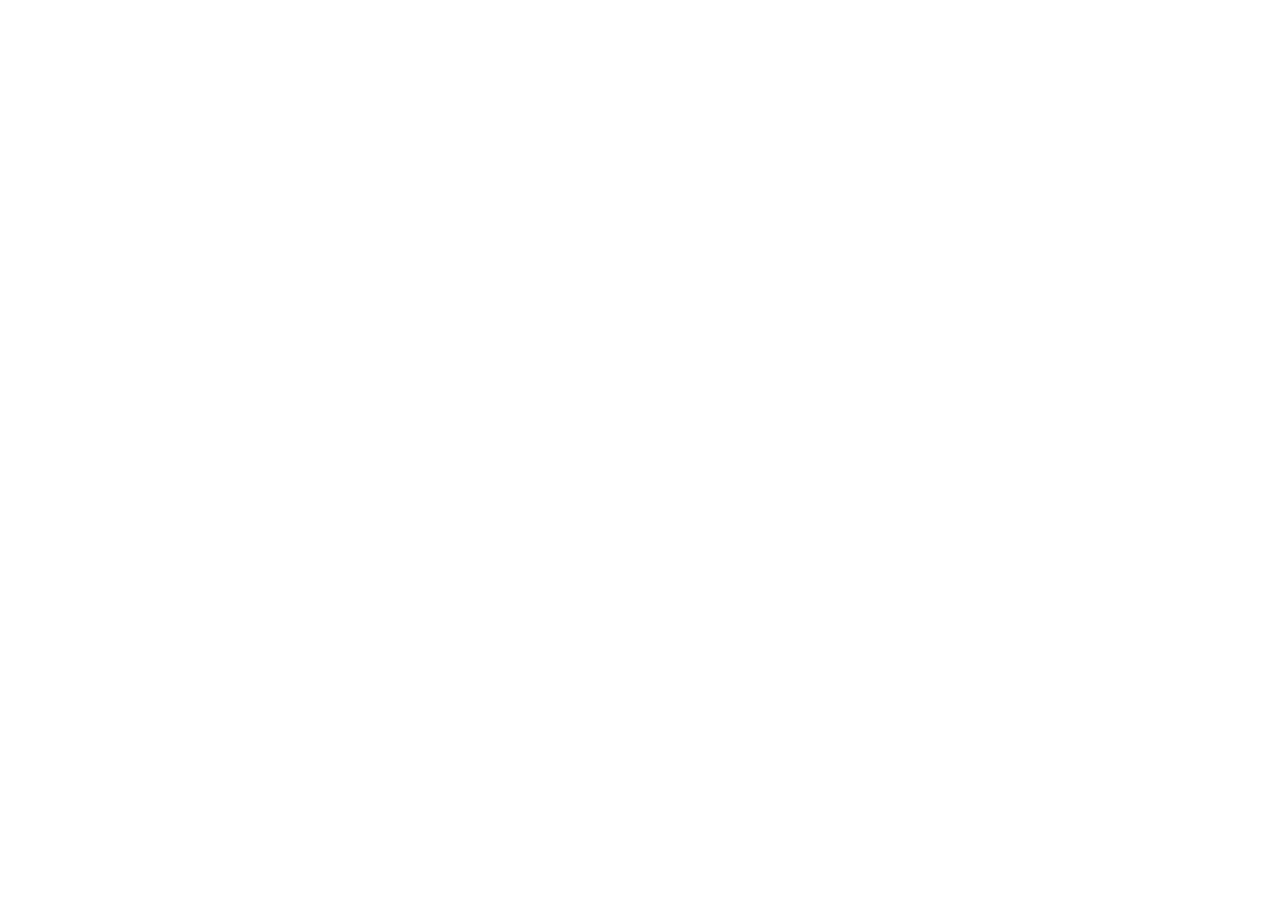
==== index.html @ 12183ff2 "Add files via upload" ====
<!doctype html>
<html lang="en">
<head>
<meta charset="utf-8">
<meta name="viewport" content="width=device-width, initial-scale=1">
<title>Soham Chowdhury</title>
<meta name="description" content="Soham Chowdhury — Ph.D. researcher in experimental astrochemistry at IIT Madras. Clathrate hydrates, interstellar ices and cryogenic surface chemistry under ultrahigh vacuum.">
<link rel="icon" href="images/favicon.svg" type="image/svg+xml">
<link rel="stylesheet" href="assets/style.css">
</head>
<body data-page="home">
<div id="header"></div>
<main id="main"></main>
<div id="footer"></div>
<noscript><p style="padding:24px">This site needs JavaScript to display its content.</p></noscript>
<script src="content/site.js"></script>
<script src="content/publications.js"></script>
<script src="assets/app.js"></script>
</body>
</html>
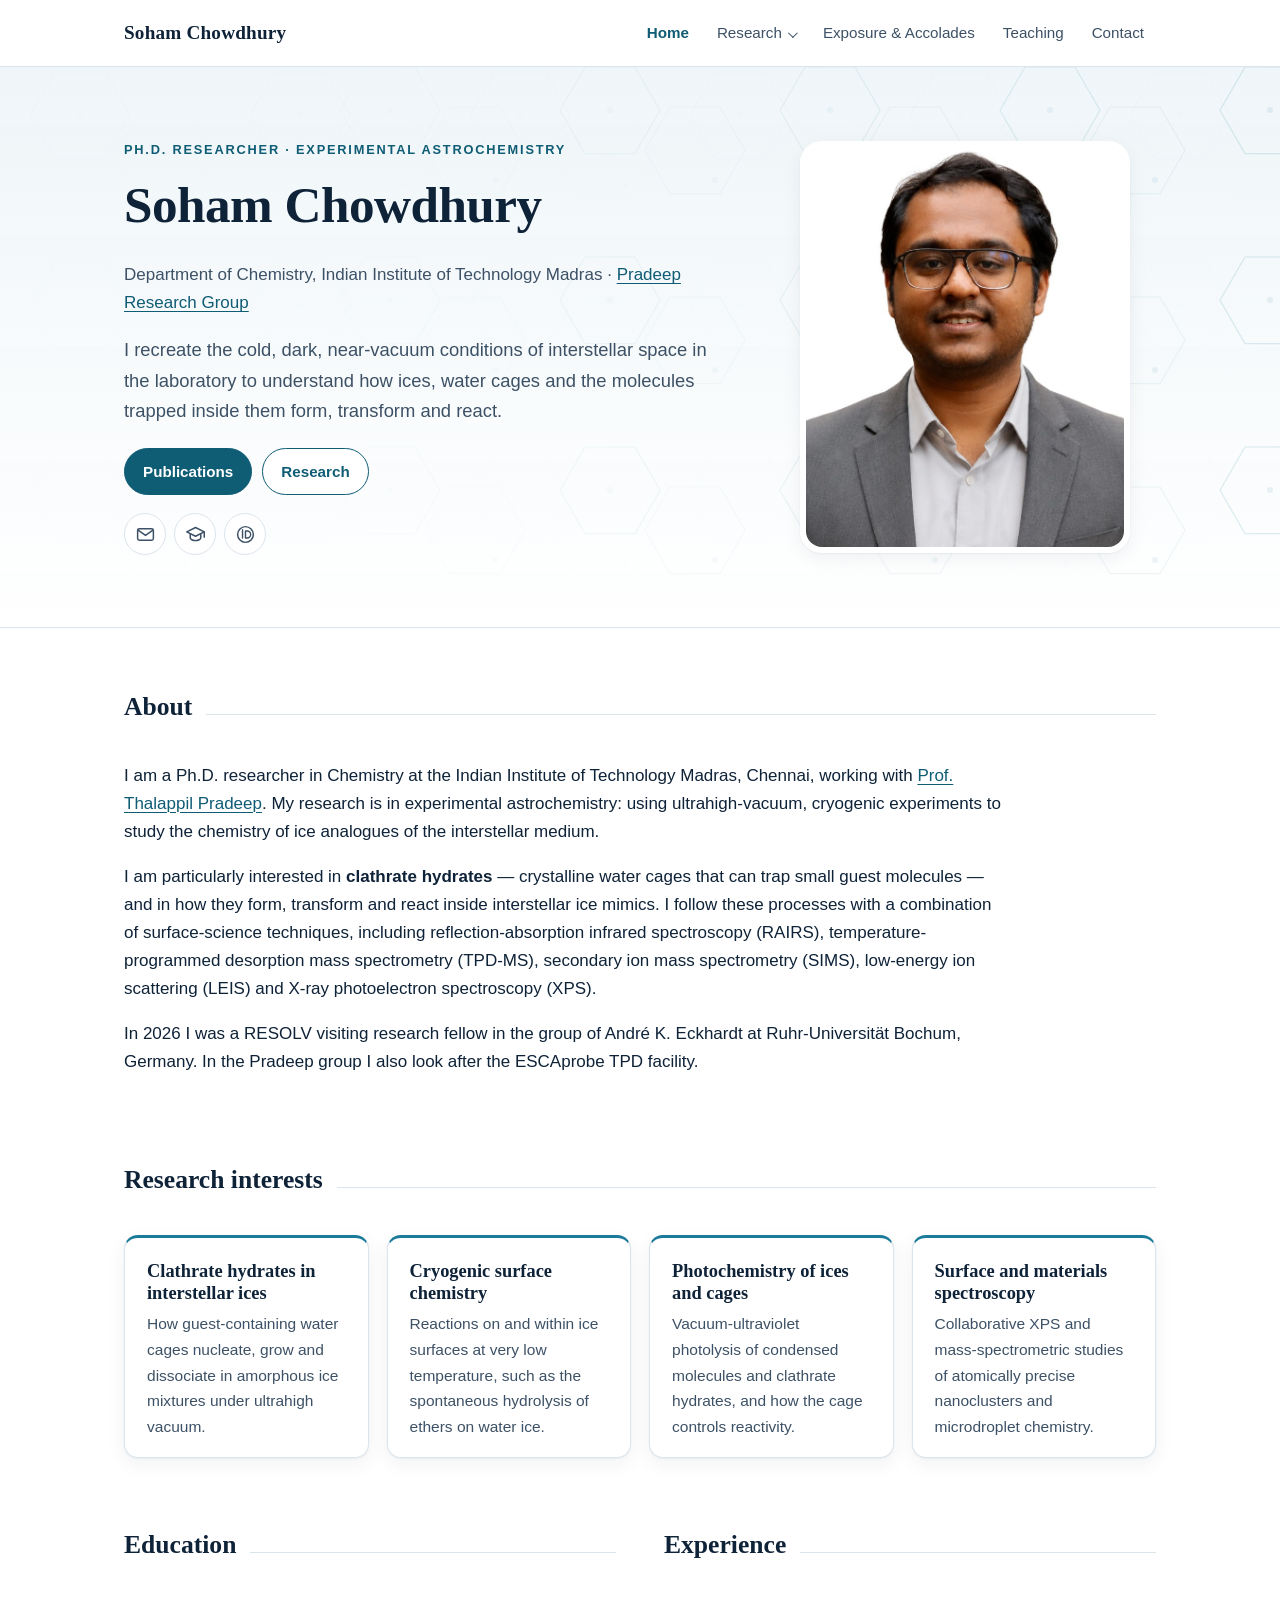
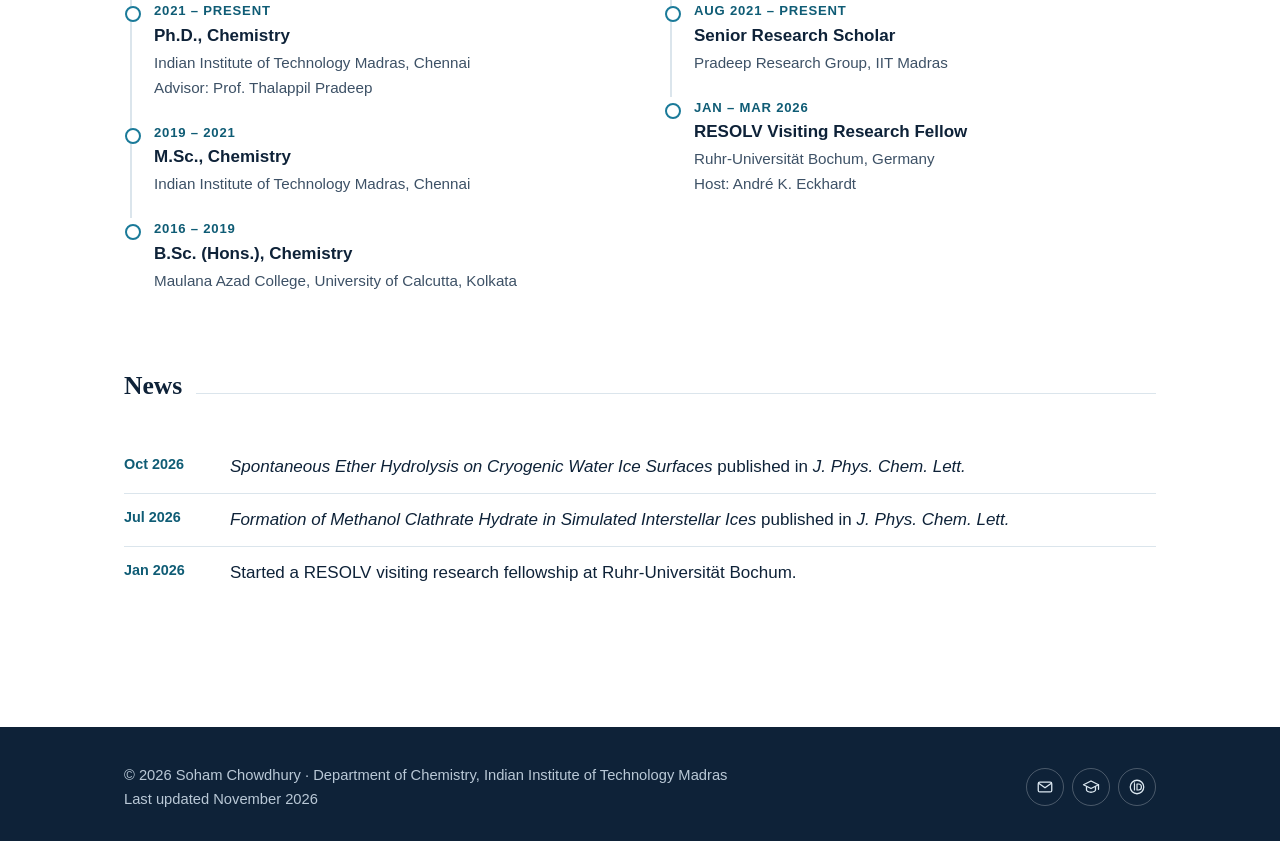
==== commit 3da9acf2: "Add files via upload" ====
--- a/index.html
+++ b/index.html
@@ -5,16 +5,16 @@
 <meta name="viewport" content="width=device-width, initial-scale=1">
 <title>Soham Chowdhury</title>
 <meta name="description" content="Soham Chowdhury — Ph.D. researcher in experimental astrochemistry at IIT Madras. Clathrate hydrates, interstellar ices and cryogenic surface chemistry under ultrahigh vacuum.">
-<link rel="icon" href="images/favicon.svg" type="image/svg+xml">
-<link rel="stylesheet" href="assets/style.css">
+<link rel="icon" href="favicon.svg" type="image/svg+xml">
+<link rel="stylesheet" href="style.css">
 </head>
 <body data-page="home">
 <div id="header"></div>
 <main id="main"></main>
 <div id="footer"></div>
 <noscript><p style="padding:24px">This site needs JavaScript to display its content.</p></noscript>
-<script src="content/site.js"></script>
-<script src="content/publications.js"></script>
-<script src="assets/app.js"></script>
+<script src="site.js"></script>
+<script src="publications.js"></script>
+<script src="app.js"></script>
 </body>
 </html>
--- a/style.css
+++ b/style.css
@@ -0,0 +1,241 @@
+/* ------------------------------------------------------------------
+   Soham Chowdhury — academic site
+   Colours and fonts can be changed in the :root block below.
+------------------------------------------------------------------- */
+:root {
+  --ink: #0e2238;
+  --ink-soft: #3d5166;
+  --muted: #6b7c8c;
+  --accent: #1a7a99;
+  --accent-dark: #0f5c75;
+  --tint: #eef5f8;
+  --tint-2: #f6f9fb;
+  --line: #dbe5ec;
+  --bg: #ffffff;
+  --radius: 14px;
+  --shadow: 0 1px 2px rgba(14, 34, 56, .05), 0 6px 20px rgba(14, 34, 56, .06);
+  --serif: "Iowan Old Style", "Palatino Linotype", Palatino, Georgia, "Times New Roman", serif;
+  --sans: -apple-system, BlinkMacSystemFont, "Segoe UI", Roboto, "Helvetica Neue", Arial, sans-serif;
+  --maxw: 1080px;
+}
+
+* { box-sizing: border-box; }
+html { scroll-behavior: smooth; }
+body {
+  margin: 0;
+  font-family: var(--sans);
+  font-size: 17px;
+  line-height: 1.65;
+  color: var(--ink);
+  background: var(--bg);
+  -webkit-font-smoothing: antialiased;
+}
+img { max-width: 100%; display: block; }
+a { color: var(--accent-dark); text-decoration-thickness: 1px; text-underline-offset: 3px; }
+a:hover { color: var(--accent); }
+h1, h2, h3 { font-family: var(--serif); font-weight: 600; line-height: 1.2; margin: 0 0 .5em; color: var(--ink); }
+h1 { font-size: clamp(2.2rem, 5vw, 3.2rem); letter-spacing: -.01em; }
+h2 { font-size: 1.6rem; }
+h3 { font-size: 1.15rem; }
+p { margin: 0 0 1em; }
+.wrap { max-width: var(--maxw); margin: 0 auto; padding: 0 24px; }
+.skip { position: absolute; left: -999px; }
+.skip:focus { left: 12px; top: 12px; background: #fff; padding: 8px 12px; z-index: 100; }
+
+/* ---------- header ---------- */
+.site-header {
+  position: sticky; top: 0; z-index: 50;
+  background: rgba(255, 255, 255, .88);
+  backdrop-filter: saturate(1.4) blur(10px);
+  -webkit-backdrop-filter: saturate(1.4) blur(10px);
+  border-bottom: 1px solid var(--line);
+}
+.site-header .wrap { display: flex; align-items: center; justify-content: space-between; height: 66px; }
+.brand { font-family: var(--serif); font-weight: 600; font-size: 1.2rem; color: var(--ink); text-decoration: none; letter-spacing: .01em; }
+.brand:hover { color: var(--accent-dark); }
+.nav { display: flex; align-items: center; gap: 4px; }
+.nav a, .nav button.drop-btn {
+  font: inherit; font-size: .95rem; color: var(--ink-soft);
+  text-decoration: none; background: none; border: 0; cursor: pointer;
+  padding: 8px 12px; border-radius: 8px;
+}
+.nav a:hover, .nav button.drop-btn:hover { background: var(--tint); color: var(--ink); }
+.nav a.active, .nav .has-drop.active > button.drop-btn { color: var(--accent-dark); font-weight: 600; }
+.has-drop { position: relative; }
+.drop-btn::after { content: ""; display: inline-block; margin-left: 6px; width: 6px; height: 6px; border: solid currentColor; border-width: 0 1.5px 1.5px 0; transform: rotate(45deg) translateY(-2px); }
+.drop-menu {
+  display: none; position: absolute; top: 100%; left: 0; min-width: 190px; padding: 6px;
+  background: #fff; border: 1px solid var(--line); border-radius: 12px; box-shadow: var(--shadow);
+}
+.has-drop:hover .drop-menu, .has-drop.open .drop-menu, .has-drop:focus-within .drop-menu { display: block; }
+.drop-menu a { display: block; }
+.menu-toggle { display: none; }
+
+@media (max-width: 860px) {
+  .menu-toggle { display: inline-flex; align-items: center; gap: 8px; font: inherit; background: none; border: 1px solid var(--line); border-radius: 8px; padding: 7px 12px; cursor: pointer; color: var(--ink); }
+  .nav { display: none; position: absolute; top: 66px; left: 0; right: 0; flex-direction: column; align-items: stretch; background: #fff; border-bottom: 1px solid var(--line); padding: 10px 16px 16px; gap: 0; }
+  .nav.open { display: flex; }
+  .nav a, .nav button.drop-btn { padding: 11px 8px; text-align: left; width: 100%; }
+  .drop-menu { position: static; display: block; border: 0; box-shadow: none; padding: 0 0 0 14px; }
+  .drop-btn::after { display: none; }
+}
+
+/* ---------- hero ---------- */
+.hero {
+  position: relative; overflow: hidden;
+  background:
+    linear-gradient(180deg, rgba(238,245,248,.95), rgba(255,255,255,.97)),
+    url("hex.svg");
+  border-bottom: 1px solid var(--line);
+}
+.hero::before {
+  content: ""; position: absolute; inset: 0; opacity: .5; pointer-events: none;
+  background: url("hex.svg") center / 220px;
+  -webkit-mask-image: linear-gradient(90deg, transparent 20%, #000 100%);
+  mask-image: linear-gradient(90deg, transparent 20%, #000 100%);
+}
+.hero .wrap { position: relative; display: grid; grid-template-columns: 1.55fr 1fr; gap: 56px; align-items: center; padding-top: 72px; padding-bottom: 72px; }
+.eyebrow { font-size: .8rem; letter-spacing: .14em; text-transform: uppercase; color: var(--accent-dark); font-weight: 600; margin-bottom: 14px; }
+.hero .affil { color: var(--ink-soft); margin-bottom: 18px; }
+.hero .lead { font-size: 1.15rem; color: var(--ink-soft); max-width: 36em; }
+.portrait { justify-self: center; width: 100%; max-width: 330px; }
+.portrait img { width: 100%; aspect-ratio: 4 / 5; object-fit: cover; object-position: top; border-radius: 22px; box-shadow: var(--shadow); border: 6px solid #fff; }
+.open-to-work { display: inline-flex; gap: 10px; align-items: center; margin-top: 18px; padding: 9px 14px; background: #fff; border: 1px solid var(--line); border-left: 3px solid var(--accent); border-radius: 10px; font-size: .95rem; color: var(--ink-soft); }
+
+@media (max-width: 860px) {
+  .hero .wrap { grid-template-columns: 1fr; gap: 32px; padding-top: 40px; padding-bottom: 48px; }
+  .portrait { order: -1; max-width: 220px; }
+}
+
+/* ---------- buttons & icon row ---------- */
+.btn-row { display: flex; flex-wrap: wrap; gap: 10px; margin: 22px 0 18px; }
+.btn { display: inline-flex; align-items: center; gap: 8px; padding: 10px 18px; border-radius: 999px; font-size: .95rem; font-weight: 600; text-decoration: none; border: 1px solid var(--accent-dark); }
+.btn.primary { background: var(--accent-dark); color: #fff; }
+.btn.primary:hover { background: var(--ink); border-color: var(--ink); color: #fff; }
+.btn.ghost { color: var(--accent-dark); background: #fff; }
+.btn.ghost:hover { background: var(--tint); }
+.icon-row { display: flex; flex-wrap: wrap; gap: 8px; }
+.icon-link { display: inline-flex; width: 42px; height: 42px; align-items: center; justify-content: center; border-radius: 50%; background: #fff; border: 1px solid var(--line); color: var(--ink-soft); transition: .15s; }
+.icon-link:hover { color: #fff; background: var(--accent-dark); border-color: var(--accent-dark); }
+.icon { width: 21px; height: 21px; display: block; }
+
+/* ---------- sections ---------- */
+section.block { padding: 64px 0 8px; }
+.page-head { padding: 56px 0 16px; border-bottom: 1px solid var(--line); background: var(--tint-2); }
+.page-head h1 { font-size: clamp(1.9rem, 4vw, 2.6rem); margin-bottom: .3em; }
+.page-head p { color: var(--ink-soft); max-width: 46em; margin: 0 0 18px; font-size: 1.05rem; }
+.section-title { display: flex; align-items: center; gap: 14px; margin-bottom: 26px; }
+.section-title::after { content: ""; flex: 1; height: 1px; background: var(--line); }
+main > .wrap:last-child, main > section:last-child { padding-bottom: 72px; }
+.two-col { display: grid; grid-template-columns: 1fr 1fr; gap: 48px; }
+@media (max-width: 860px) { .two-col { grid-template-columns: 1fr; gap: 8px; } }
+.bio p { max-width: 52em; }
+
+.cards { display: grid; grid-template-columns: repeat(auto-fill, minmax(240px, 1fr)); gap: 18px; }
+.card {
+  background: #fff; border: 1px solid var(--line); border-radius: var(--radius);
+  padding: 22px 22px 18px; box-shadow: var(--shadow);
+}
+.card h3 { margin-bottom: .4em; }
+.card p { color: var(--ink-soft); font-size: .97rem; margin: 0; }
+.card.accent-top { border-top: 3px solid var(--accent); }
+
+.timeline { list-style: none; margin: 0; padding: 0; }
+.timeline li { position: relative; padding: 0 0 22px 22px; border-left: 2px solid var(--line); margin-left: 6px; }
+.timeline li::before { content: ""; position: absolute; left: -7px; top: 6px; width: 12px; height: 12px; background: #fff; border: 2px solid var(--accent); border-radius: 50%; }
+.timeline li:last-child { border-left-color: transparent; padding-bottom: 6px; }
+.timeline .when { font-size: .82rem; letter-spacing: .06em; text-transform: uppercase; color: var(--accent-dark); font-weight: 600; }
+.timeline .what { font-weight: 600; }
+.timeline .where, .timeline .note { color: var(--ink-soft); font-size: .95rem; }
+
+.news { list-style: none; padding: 0; margin: 0; }
+.news li { display: grid; grid-template-columns: 90px 1fr; gap: 16px; padding: 12px 0; border-bottom: 1px solid var(--line); }
+.news li:last-child { border-bottom: 0; }
+.news .date { color: var(--accent-dark); font-weight: 600; font-size: .9rem; }
+@media (max-width: 560px) { .news li { grid-template-columns: 1fr; gap: 2px; } }
+
+/* ---------- research ---------- */
+.theme { display: grid; grid-template-columns: 56px 1fr; gap: 20px; padding: 26px 0; border-bottom: 1px solid var(--line); }
+.theme:last-child { border-bottom: 0; }
+.theme .num { font-family: var(--serif); font-size: 2rem; color: var(--accent); line-height: 1; }
+.theme p { color: var(--ink-soft); max-width: 50em; }
+.related { font-size: .9rem; color: var(--muted); }
+.related a { margin-right: 10px; }
+
+/* ---------- instruments ---------- */
+.photo-pair { display: grid; grid-template-columns: 1fr 1fr; gap: 18px; margin: 32px 0 8px; }
+.photo-pair figure { margin: 0; }
+.photo-pair img { width: 100%; aspect-ratio: 2 / 1; object-fit: cover; border-radius: var(--radius); box-shadow: var(--shadow); }
+figcaption { font-size: .88rem; color: var(--muted); margin-top: 8px; }
+@media (max-width: 700px) { .photo-pair { grid-template-columns: 1fr; } }
+.inst-grid { display: grid; grid-template-columns: repeat(auto-fill, minmax(320px, 1fr)); gap: 22px; }
+.inst { background: #fff; border: 1px solid var(--line); border-radius: var(--radius); overflow: hidden; box-shadow: var(--shadow); display: flex; flex-direction: column; }
+.inst .ph { aspect-ratio: 16 / 9; background: var(--tint); display: flex; align-items: center; justify-content: center; flex-direction: column; gap: 6px; color: var(--muted); font-size: .85rem; border-bottom: 1px dashed var(--line); }
+.inst .ph svg { width: 30px; height: 30px; opacity: .6; }
+.inst img.shot { width: 100%; aspect-ratio: 16 / 9; object-fit: cover; }
+.inst .body { padding: 18px 20px 20px; }
+.inst .tag { font-size: .75rem; letter-spacing: .1em; text-transform: uppercase; color: var(--accent-dark); font-weight: 600; margin-bottom: 4px; }
+.inst h3 { font-size: 1.08rem; margin-bottom: .45em; }
+.inst p { color: var(--ink-soft); font-size: .95rem; margin: 0; }
+
+/* ---------- publications ---------- */
+.stats { display: flex; flex-wrap: wrap; gap: 28px; margin: 6px 0 10px; }
+.stat b { display: block; font-family: var(--serif); font-size: 1.9rem; line-height: 1; color: var(--accent-dark); }
+.stat span { font-size: .85rem; color: var(--muted); }
+.toolbar { display: flex; flex-wrap: wrap; gap: 12px; align-items: center; justify-content: space-between; margin: 28px 0 8px; }
+.filters { display: flex; flex-wrap: wrap; gap: 8px; }
+.chip { font: inherit; font-size: .9rem; padding: 7px 14px; border-radius: 999px; border: 1px solid var(--line); background: #fff; color: var(--ink-soft); cursor: pointer; }
+.chip:hover { background: var(--tint); }
+.chip.on { background: var(--accent-dark); border-color: var(--accent-dark); color: #fff; }
+.search { font: inherit; font-size: .95rem; padding: 9px 14px; border: 1px solid var(--line); border-radius: 999px; min-width: 230px; background: #fff; color: var(--ink); }
+.search:focus, .chip:focus-visible { outline: 2px solid var(--accent); outline-offset: 2px; }
+.year-head { font-family: var(--serif); font-size: 1.35rem; margin: 34px 0 6px; padding-bottom: 6px; border-bottom: 1px solid var(--line); color: var(--accent-dark); }
+.pub { display: grid; grid-template-columns: 38px 1fr; gap: 10px; padding: 16px 0; border-bottom: 1px solid var(--line); }
+.pub:last-child { border-bottom: 0; }
+.pub .n { color: var(--muted); font-size: .9rem; padding-top: 2px; text-align: right; }
+.pub .t { font-weight: 600; line-height: 1.4; margin-bottom: 4px; }
+.pub .a { color: var(--ink-soft); font-size: .95rem; }
+.pub .a b { color: var(--ink); }
+.pub .j { font-size: .95rem; color: var(--ink-soft); margin-top: 2px; }
+.pub .j i { color: var(--ink); }
+.pub .links { margin-top: 8px; display: flex; gap: 8px; flex-wrap: wrap; }
+.mini { font-size: .8rem; font-weight: 600; text-decoration: none; padding: 3px 11px; border-radius: 999px; border: 1px solid var(--line); color: var(--accent-dark); background: var(--tint-2); }
+.mini:hover { background: var(--accent-dark); color: #fff; border-color: var(--accent-dark); }
+.badge { display: inline-block; font-size: .7rem; letter-spacing: .06em; text-transform: uppercase; font-weight: 700; color: var(--accent-dark); background: var(--tint); padding: 2px 8px; border-radius: 999px; margin-left: 8px; vertical-align: 2px; }
+.empty { color: var(--muted); padding: 30px 0; }
+.note-small { font-size: .88rem; color: var(--muted); margin-top: 26px; }
+
+/* ---------- timeline-style list pages ---------- */
+.entry { padding: 20px 22px; background: #fff; border: 1px solid var(--line); border-radius: var(--radius); box-shadow: var(--shadow); margin-bottom: 16px; display: grid; grid-template-columns: 170px 1fr; gap: 20px; }
+.entry .when { color: var(--accent-dark); font-weight: 600; font-size: .92rem; }
+.entry h3 { margin-bottom: .2em; }
+.entry .where { color: var(--ink-soft); font-size: .95rem; }
+.entry p { margin: 8px 0 0; color: var(--ink-soft); font-size: .95rem; }
+@media (max-width: 640px) { .entry { grid-template-columns: 1fr; gap: 4px; } }
+table.courses { width: 100%; border-collapse: collapse; background: #fff; border: 1px solid var(--line); border-radius: var(--radius); overflow: hidden; box-shadow: var(--shadow); font-size: .95rem; }
+table.courses th { text-align: left; background: var(--tint); font-weight: 600; padding: 12px 16px; font-size: .82rem; letter-spacing: .06em; text-transform: uppercase; color: var(--ink-soft); }
+table.courses td { padding: 12px 16px; border-top: 1px solid var(--line); vertical-align: top; }
+.table-wrap { overflow-x: auto; }
+
+/* ---------- contact ---------- */
+.contact-grid { display: grid; grid-template-columns: repeat(auto-fill, minmax(300px, 1fr)); gap: 18px; }
+.contact-card { display: grid; grid-template-columns: 52px 1fr; gap: 16px; align-items: center; padding: 18px 20px; background: #fff; border: 1px solid var(--line); border-radius: var(--radius); box-shadow: var(--shadow); text-decoration: none; color: var(--ink); transition: .15s; }
+.contact-card:hover { border-color: var(--accent); transform: translateY(-1px); color: var(--ink); }
+.contact-card .ic { width: 52px; height: 52px; border-radius: 14px; background: var(--tint); color: var(--accent-dark); display: flex; align-items: center; justify-content: center; }
+.contact-card .ic .icon { width: 26px; height: 26px; }
+.contact-card .lbl { font-size: .78rem; text-transform: uppercase; letter-spacing: .1em; color: var(--muted); font-weight: 600; }
+.contact-card .txt { color: var(--accent-dark); font-size: .95rem; word-break: break-all; }
+address { font-style: normal; color: var(--ink-soft); line-height: 1.7; }
+
+/* ---------- footer ---------- */
+.site-footer { background: var(--ink); color: #b9c8d6; padding: 36px 0 30px; margin-top: 56px; font-size: .92rem; }
+.site-footer .wrap { display: flex; flex-wrap: wrap; justify-content: space-between; gap: 18px; align-items: center; }
+.site-footer a { color: #dce8f1; }
+.site-footer .icon-link { background: transparent; border-color: rgba(255,255,255,.25); color: #dce8f1; width: 38px; height: 38px; }
+.site-footer .icon-link:hover { background: #fff; color: var(--ink); border-color: #fff; }
+.site-footer .icon { width: 18px; height: 18px; }
+
+@media print {
+  .site-header, .site-footer, .toolbar, .btn-row, .icon-row { display: none; }
+  body { font-size: 12pt; }
+}
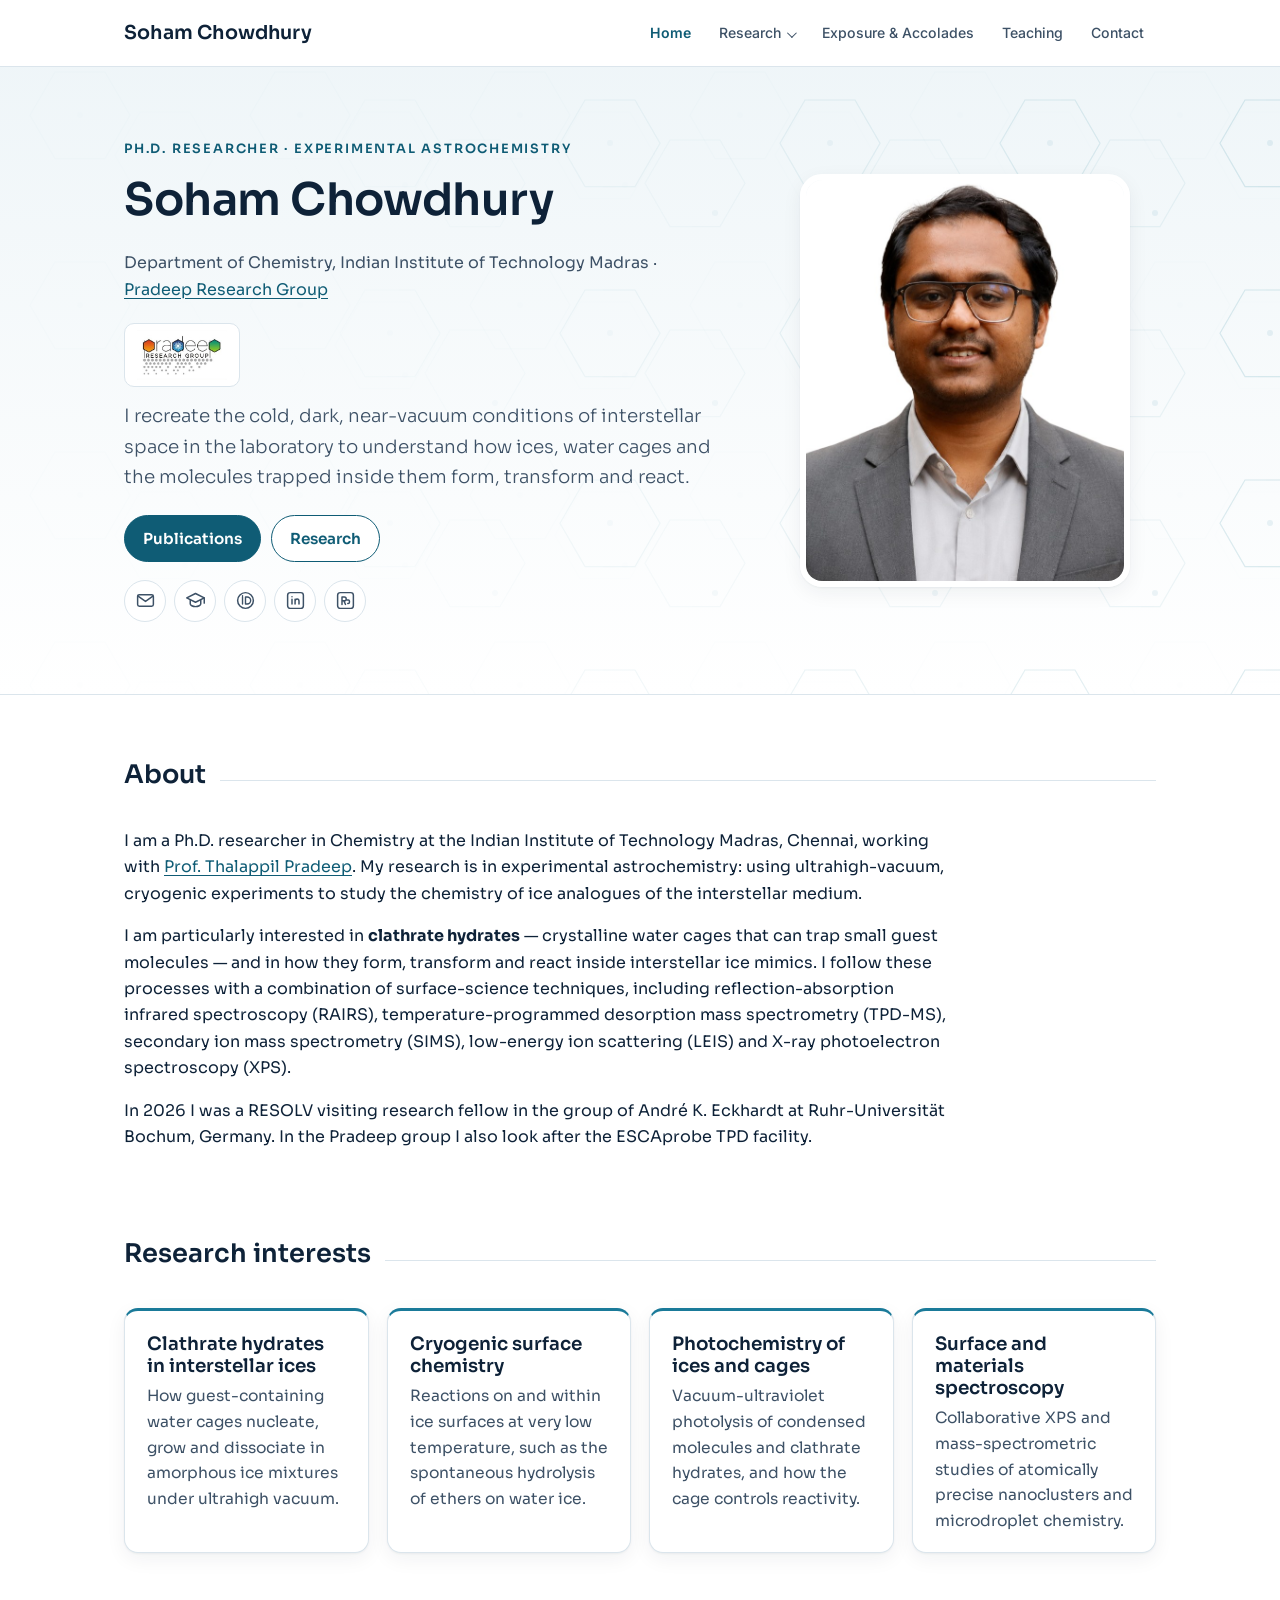
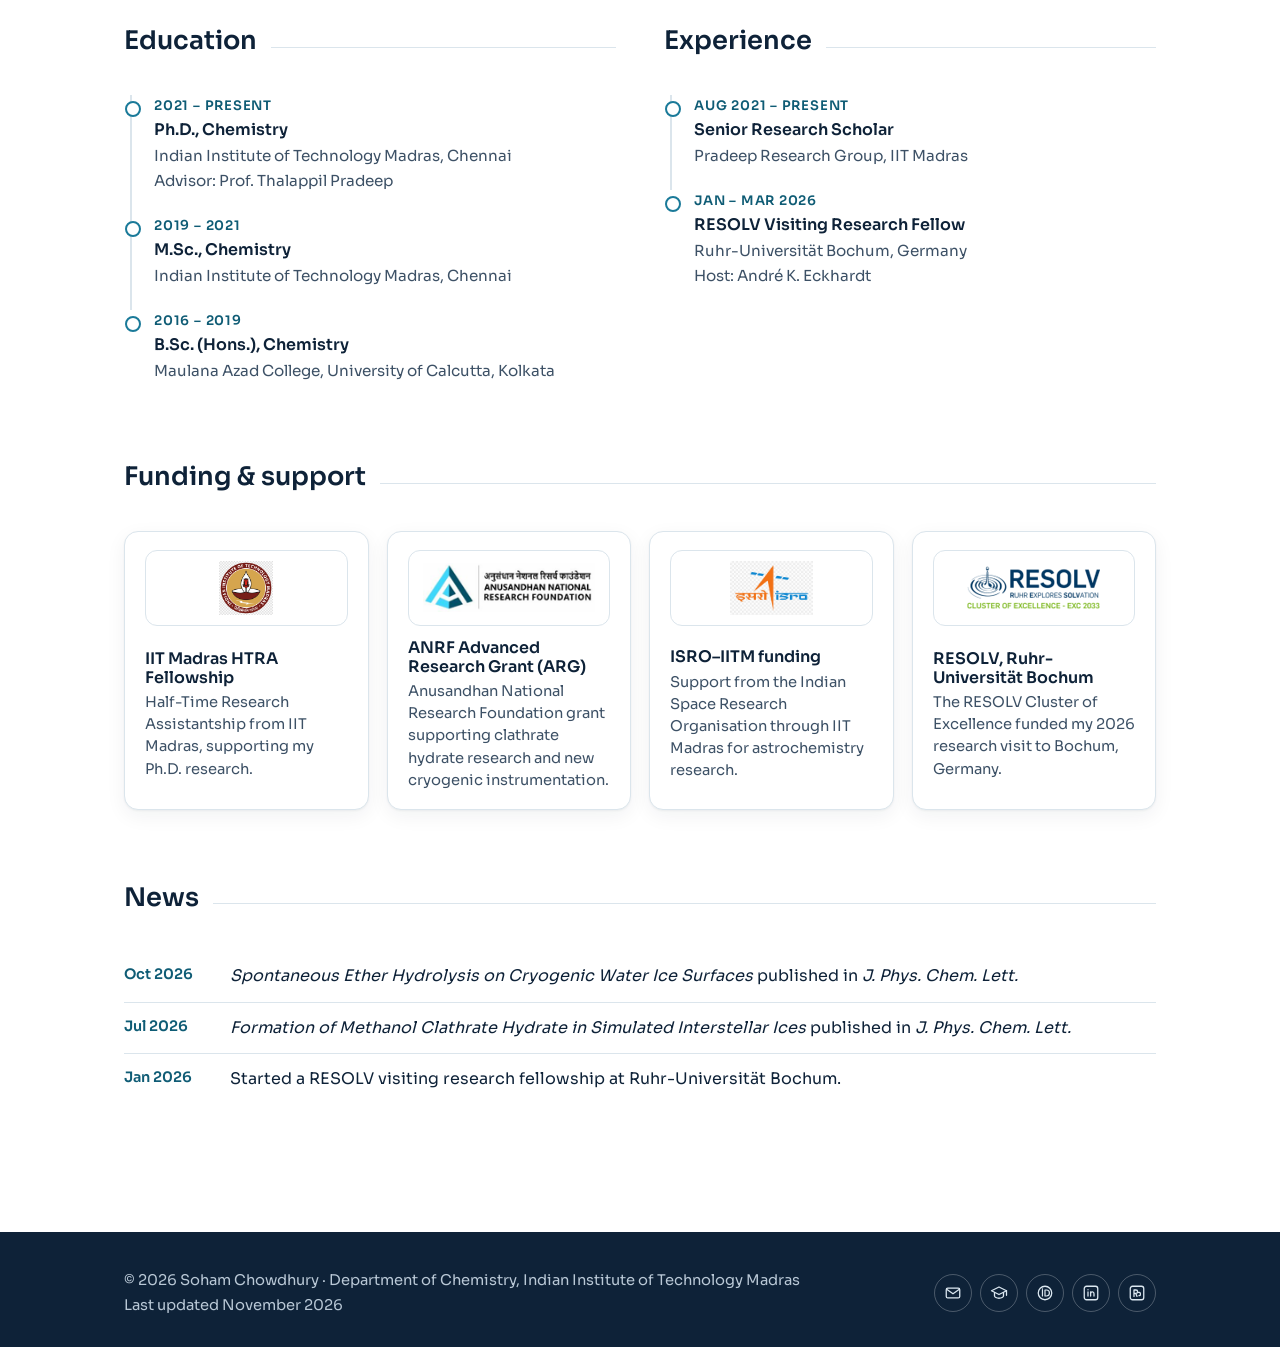
==== commit 6ec0ab04: "Use Sora and Inter fonts, add ISRO logo Co-Authored-By: Claude Sonnet 5.5 <noreply@anthropic.com> Cl" ====
--- a/index.html
+++ b/index.html
@@ -6,6 +6,9 @@
 <title>Soham Chowdhury</title>
 <meta name="description" content="Soham Chowdhury — Ph.D. researcher in experimental astrochemistry at IIT Madras. Clathrate hydrates, interstellar ices and cryogenic surface chemistry under ultrahigh vacuum.">
 <link rel="icon" href="favicon.svg" type="image/svg+xml">
+<link rel="preconnect" href="https://fonts.googleapis.com">
+<link rel="preconnect" href="https://fonts.gstatic.com" crossorigin>
+<link href="https://fonts.googleapis.com/css2?family=Inter:wght@500&family=Sora:wght@300;400;500;600;700&display=swap" rel="stylesheet">
 <link rel="stylesheet" href="style.css">
 </head>
 <body data-page="home">
--- a/style.css
+++ b/style.css
@@ -14,8 +14,8 @@
   --bg: #ffffff;
   --radius: 14px;
   --shadow: 0 1px 2px rgba(14, 34, 56, .05), 0 6px 20px rgba(14, 34, 56, .06);
-  --serif: "Iowan Old Style", "Palatino Linotype", Palatino, Georgia, "Times New Roman", serif;
-  --sans: -apple-system, BlinkMacSystemFont, "Segoe UI", Roboto, "Helvetica Neue", Arial, sans-serif;
+  --serif: "Sora", -apple-system, BlinkMacSystemFont, "Segoe UI", Roboto, "Helvetica Neue", sans-serif;
+  --sans: "Sora", -apple-system, BlinkMacSystemFont, "Segoe UI", Roboto, "Helvetica Neue", sans-serif;
   --maxw: 1080px;
 }
 
@@ -24,7 +24,7 @@
 body {
   margin: 0;
   font-family: var(--sans);
-  font-size: 17px;
+  font-size: 16px;
   line-height: 1.65;
   color: var(--ink);
   background: var(--bg);
@@ -34,7 +34,7 @@
 a { color: var(--accent-dark); text-decoration-thickness: 1px; text-underline-offset: 3px; }
 a:hover { color: var(--accent); }
 h1, h2, h3 { font-family: var(--serif); font-weight: 600; line-height: 1.2; margin: 0 0 .5em; color: var(--ink); }
-h1 { font-size: clamp(2.2rem, 5vw, 3.2rem); letter-spacing: -.01em; }
+h1 { font-size: clamp(2rem, 4.4vw, 2.8rem); letter-spacing: -.01em; }
 h2 { font-size: 1.6rem; }
 h3 { font-size: 1.15rem; }
 p { margin: 0 0 1em; }
@@ -239,3 +239,35 @@
   .site-header, .site-footer, .toolbar, .btn-row, .icon-row { display: none; }
   body { font-size: 12pt; }
 }
+
+/* ---------- funding & group logo ---------- */
+.group-logo { display: inline-block; margin: 2px 0 6px; }
+.group-logo img { height: 56px; width: auto; display: block; }
+.fund-grid { display: grid; grid-template-columns: repeat(auto-fill, minmax(240px, 1fr)); gap: 18px; }
+.fund { display: grid; grid-template-columns: 64px 1fr; gap: 14px; align-items: center; padding: 18px 20px; background: #fff; border: 1px solid var(--line); border-radius: var(--radius); box-shadow: var(--shadow); color: var(--ink); text-decoration: none; }
+a.fund:hover { border-color: var(--accent); color: var(--ink); }
+.fund-logo { width: 64px; height: 64px; display: flex; align-items: center; justify-content: center; background: #fff; border: 1px solid var(--line); border-radius: 12px; padding: 8px; }
+.fund-logo img { max-width: 100%; max-height: 100%; object-fit: contain; }
+.fund-logo span { font-family: var(--serif); font-weight: 600; color: var(--accent-dark); font-size: .95rem; text-align: center; line-height: 1.15; }
+.fund h3 { font-size: 1rem; margin-bottom: .25em; }
+.fund p { margin: 0; color: var(--ink-soft); font-size: .92rem; line-height: 1.5; }
+
+/* ---------- map, teaching table details ---------- */
+.map { border: 1px solid var(--line); border-radius: var(--radius); overflow: hidden; box-shadow: var(--shadow); }
+.map iframe { display: block; width: 100%; height: 380px; border: 0; }
+table.courses td .sub { color: var(--muted); font-size: .85rem; margin-top: 2px; }
+.group-logo img { background: #fff; padding: 6px 12px; border-radius: 10px; border: 1px solid var(--line); height: 64px; }
+
+/* funding cards: logo on top so wide logos stay legible */
+.fund { grid-template-columns: 1fr; gap: 12px; align-items: start; }
+.fund-logo { width: 100%; height: 76px; padding: 10px 14px; }
+.fund-logo img { max-height: 100%; }
+
+/* ---------- typography (matches pradeepresearch.org: Sora + Inter) ---------- */
+body { font-weight: 400; }
+h1, h2, h3, .brand { font-weight: 600; }
+.hero .lead, .page-head p { font-weight: 300; }
+.nav a, .nav button.drop-btn { font-family: "Inter", var(--sans); font-weight: 500; font-size: .88rem; }
+.eyebrow, .tag, .badge, .chip, .btn, .stat b { font-family: var(--sans); }
+.stat b { font-weight: 600; }
+.theme .num { font-weight: 300; }
